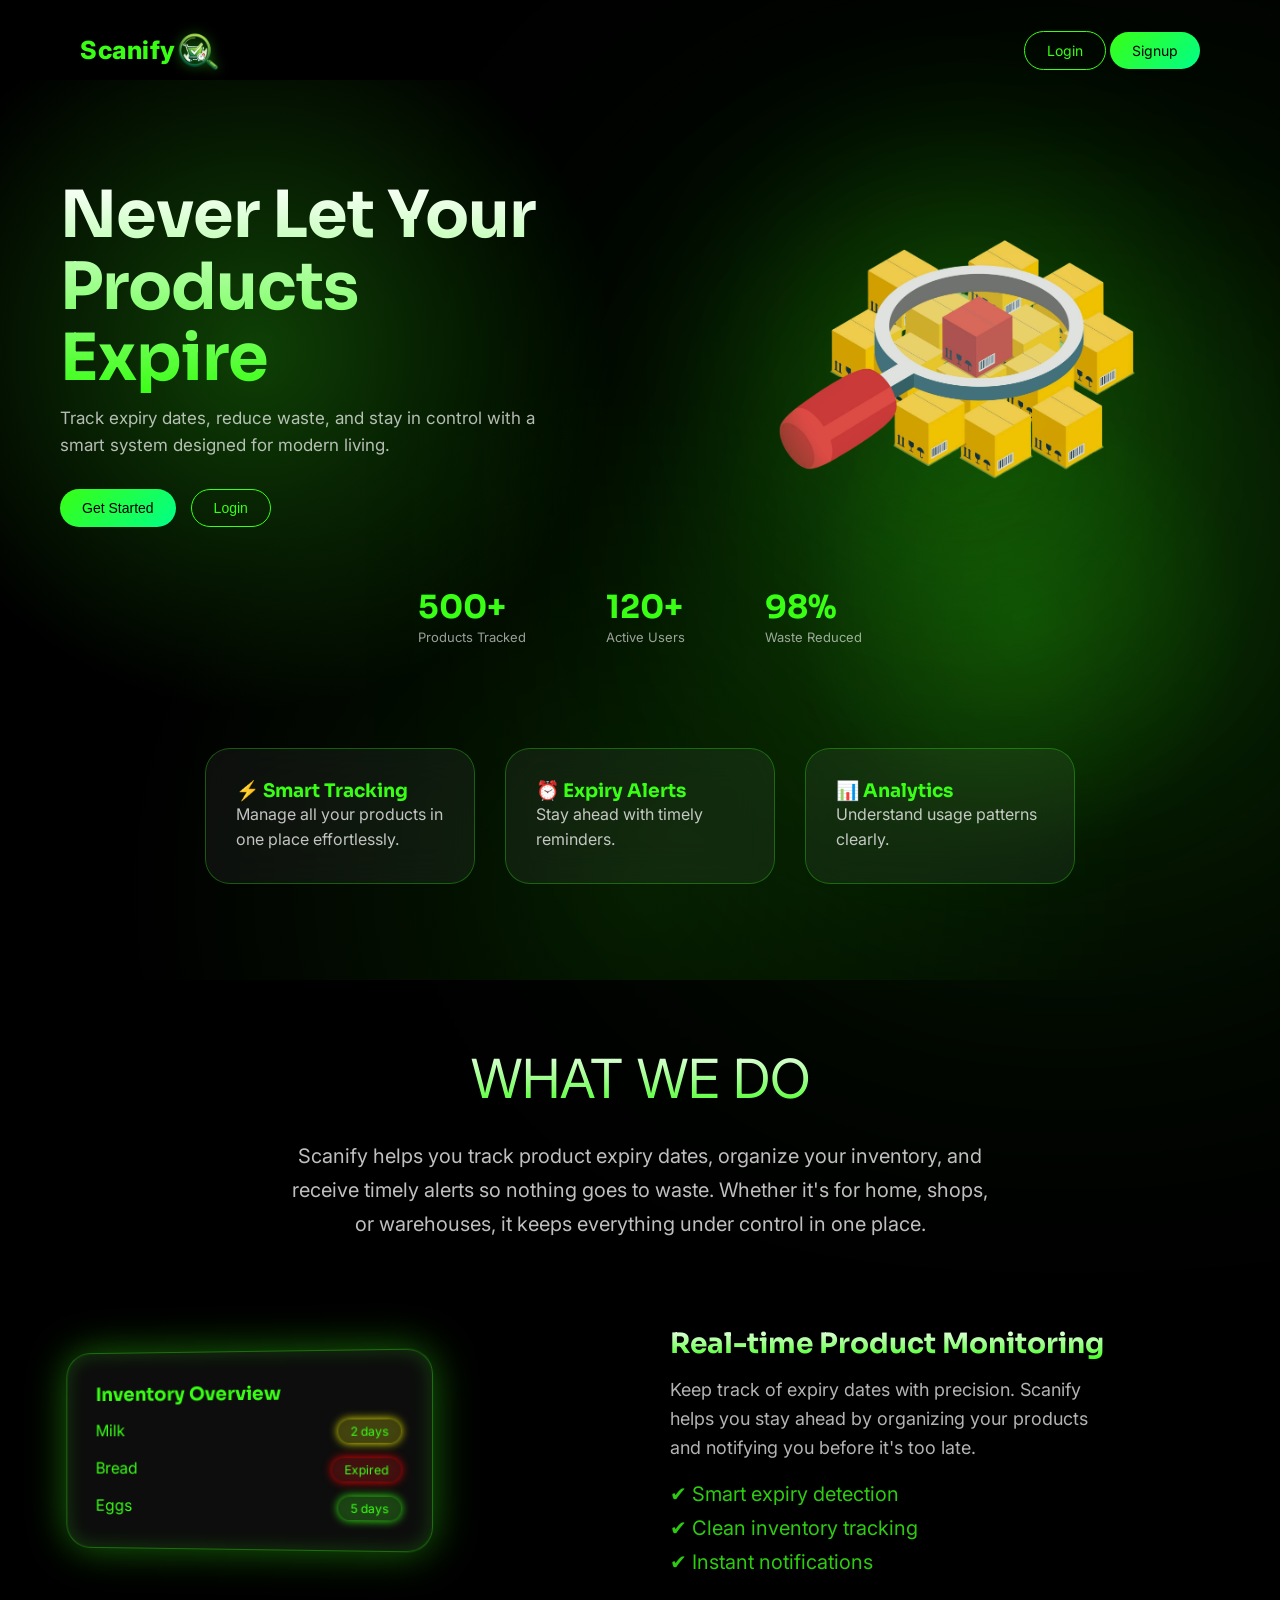
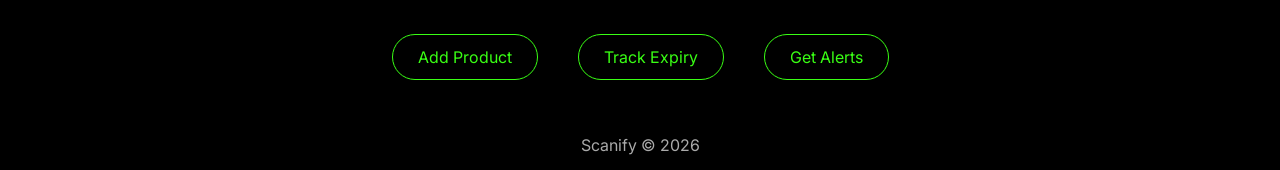
==== index.html @ 0afe27c7 "fixed deployement entry point" ====
<!DOCTYPE html>
<html lang="en">

<head>
    <meta charset="UTF-8">
    <meta name="viewport" content="width=device-width, initial-scale=1.0">
    <title>Scanify</title>
    <link rel="stylesheet" href="home/style.css">
    <link
        href="https://fonts.googleapis.com/css2?family=Inter:wght@300;400;500;600&family=Sora:wght@400;600;700&display=swap"
        rel="stylesheet">
</head>

<body>


    <!-- BACKGROUND -->
    <div class="bg"></div>

    <!-- NAVBAR -->
    <nav class="navbar">
        <div class="logo-container">
            <span class="logo-text">Scanify</span>
            <img src="assets\logo.png" alt="Scanify Logo">
        </div>
        <div class="nav-buttons">
            <a href="User/login.html" class="btn-outline">Login</a>
            <a href="User/signup.html" class="btn-primary">Signup</a>
        </div>
    </nav>

    <!-- HERO -->
    <section class="hero container">

        <div class="hero-left">
            <h1>Never Let Your <br> Products Expire</h1>

            <p>
                Track expiry dates, reduce waste, and stay in control with a smart system designed for modern living.
            </p>

            <div class="hero-buttons">
                <button class="btn-primary" onclick="window.location.href='User/signup.html'">Get Started</button>
                <button class="btn-outline" onclick="window.location.href='User/login.html'">Login</button>
            </div>
        </div>

        <div class="hero-right">
            <div class="image-wrapper">
                <img src="assets/svg.png" alt="Scanify UI">
            </div>
        </div>


    </section>

    <div class="stats">
        <div>
            <h2>500+</h2>
            <p>Products Tracked</p>
        </div>
        <div>
            <h2>120+</h2>
            <p>Active Users</p>
        </div>
        <div>
            <h2>98%</h2>
            <p>Waste Reduced</p>
        </div>
    </div>

    <!-- FEATURES -->
    <section class="features container">

        <div class="card">
            <h3>⚡ Smart Tracking</h3>
            <p>Manage all your products in one place effortlessly.</p>
        </div>

        <div class="card">
            <h3>⏰ Expiry Alerts</h3>
            <p>Stay ahead with timely reminders.</p>
        </div>

        <div class="card">
            <h3>📊 Analytics</h3>
            <p>Understand usage patterns clearly.</p>
        </div>

    </section>

    <!-- STATEMENT -->
    <section class="intro-container">

        <p class="intro-tag">WHAT WE DO</p>

        <p class="intro-desc">
            Scanify helps you track product expiry dates, organize your inventory,
            and receive timely alerts so nothing goes to waste. Whether it's for
            home, shops, or warehouses, it keeps everything under control in one place.
        </p>

    </section>

    <section class="showcase container">

        <!-- LEFT SIDE (GLASS PANEL) -->
        <div class="showcase-left hidden">
            <div class="glass-panel">
                <h3>Inventory Overview</h3>

                <div class="item">
                    <span>Milk</span>
                    <span class="tag yellow">2 days</span>
                </div>

                <div class="item">
                    <span>Bread</span>
                    <span class="tag red">Expired</span>
                </div>

                <div class="item">
                    <span>Eggs</span>
                    <span class="tag green">5 days</span>
                </div>
            </div>
        </div>

        <!-- RIGHT SIDE (EMPTY / TEXT OPTIONAL) -->
        <div class="showcase-right hidden">

            <h3 class="showcase-heading">
                Real-time Product Monitoring
            </h3>

            <p class="showcase-text">
                Keep track of expiry dates with precision. Scanify helps you stay ahead
                by organizing your products and notifying you before it's too late.
            </p>

            <div class="showcase-points">
                <div>✔ Smart expiry detection</div>
                <div>✔ Clean inventory tracking</div>
                <div>✔ Instant notifications</div>
            </div>

        </div>

    </section>



    <!-- STEPS -->
    <section class="steps">
        <div>Add Product</div>
        <div>Track Expiry</div>
        <div>Get Alerts</div>
    </section>

    <footer>
        Scanify © 2026
    </footer>

    <script src="home/app.js"></script>

</body>

</html>
---- home/style.css ----
/* RESET */
* {
    margin: 0;
    padding: 0;
    box-sizing: border-box;
}

body {
    font-family: 'Inter', sans-serif;
    background: black;
    color: #39FF14;
    padding-top: 80px;
    /* font-family: 'Segoe UI', sans-serif; */
    overflow-x: hidden;
}

body::-webkit-scrollbar {
    display: none;
}

h1, h2, h3 {
    font-family: 'Sora', sans-serif;
}

h1 {
    letter-spacing: -1px;
}

p {
    line-height: 1.6;
    color: rgba(255,255,255,0.75);
}

body::after {
    content: "";
    position: fixed;
    width: 100%;
    height: 100%;

    background-image: radial-gradient(#39FF14 1px, transparent 1px);
    background-size: 40px 40px;

    opacity: 0.05;
    z-index: -2;
}

/* BACKGROUND */
.bg {
    position: fixed;
    width: 100%;
    height: 100%;
    background:
        radial-gradient(circle at 20% 30%, rgba(57,255,20,0.25), transparent 30%),
        radial-gradient(circle at 80% 60%, rgba(57,255,20,0.15), transparent 20%),
        radial-gradient(circle at 50% 90%, rgba(57,255,20,0.1), transparent 50%),
        black;
    z-index: -2;
}

body::before {
    content: "";
    position: fixed;
    width: 600px;
    height: 600px;
    background: #39FF14;
    top: 30%;
    left: 60%;
    filter: blur(180px);
    opacity: 0.2;
    z-index: -1;
}

/* CONTAINER */
.container {
    max-width: 1200px;
    margin: auto;
    padding: 100px 20px;
}

/* NAVBAR */
.navbar {
    position: fixed;
    top: 0;
    left: 0;
    width: 100%;

    display: flex;
    justify-content: space-between;
    align-items: center;

    padding: 20px 80px;
    z-index: 1000;

    background: transparent;   
    backdrop-filter: none;    
    border-bottom: none;      

    transition: all 0.3s ease;
}

.navbar.scrolled {
    background: rgba(0, 0, 0, 0.5);

    backdrop-filter: blur(14px);
    -webkit-backdrop-filter: blur(14px);

    border-bottom: 1px solid rgba(57,255,20,0.2);

    box-shadow: 0 0 20px rgba(57,255,20,0.15);
}

/* NAV BUTTON LINKS FIX */
.nav-buttons a {
    padding: 10px 22px;
    border-radius: 30px;
    text-decoration: none;
    font-size: 14px;
    transition: 0.3s;
    display: inline-block;
}

/* Outline */
.btn-outline {
    border: 1px solid #39FF14;
    color: #39FF14;
}

/* Filled */
.btn-primary {
    background: linear-gradient(135deg, #39FF14, #00ff88);
    color: black;
}

/* Hover */
.nav-buttons a:hover {
    transform: translateY(-3px);
    box-shadow: 0 0 20px #39FF14;
}


.logo-text {
    /* margin-left: 1px; */
    font-size: 25px;
    font-weight: 800;

    color: #39FF14;
    letter-spacing: 0.5px;
}

/* LOGO CONTAINER */
.logo-container {
    display: flex;
    align-items: center;

    height: 60px;
}

/* LOGO IMAGE */
.logo-container img {
    height: 42px;
    width: auto;

    object-fit: contain;

    /* clean glow, not overkill */
    filter: drop-shadow(0 0 6px rgba(57,255,20,0.4));

    transition: 0.3s ease;
}

/* HOVER (subtle, not flashy) */
.logo-container img:hover {
    filter: drop-shadow(0 0 12px rgba(57,255,20,0.7));
    transform: scale(1.05);
}

/* BUTTONS */
button {
    padding: 10px 22px;
    border-radius: 30px;
    cursor: pointer;
    transition: 0.3s;
    font-size: 14px;
}

.btn-outline {
    border: 1px solid #39FF14;
    background: transparent;
    color: #39FF14;
}

.btn-primary {
    background: linear-gradient(135deg, #39FF14, #00ff88);
    border: none;
    color: black;
}

.btn-primary:hover {
    transform: scale(1.05);
    box-shadow: 0 0 40px #39FF14;
}

button:hover {
    transform: translateY(-3px);
    box-shadow: 0 0 20px #39FF14;
}

/* HERO */
.hero {
    display: flex;
    align-items: center;
    justify-content: space-between;
    gap: 60px;
    
}

.hero::after {
    content: "";
    position: absolute;

    right: 0;
    top: 0;

    width: 50%;
    height: 100%;

    background: radial-gradient(circle at center,
        rgba(57,255,20,0.15),
        transparent 70%);

    filter: blur(80px);
    z-index: -1;
}

.hero-left {
    max-width: 500px;
}

.hero-left h1 {
    font-size: 65px;
    line-height: 1.1;
    background: linear-gradient(#ffffff, #39FF14);
    -webkit-background-clip: text;
    -webkit-text-fill-color: transparent;
}

.hero-left p {
    color: rgba(255,255,255,0.7);
    font-size: 17px;
    margin-top: 10px;
}

.hero-buttons {
    display: flex;
    gap: 15px;
    margin-top: 30px;
}

.image-wrapper {
    position: relative;

    width: 520px;
    height: 320px;

    display: flex;
    align-items: center;
    justify-content: center;

    /* ❌ REMOVE BOX LOOK */
    border: none;
    background: transparent;
    box-shadow: none;

    overflow: visible; /* important */

    animation: float 6s ease-in-out infinite;
}

/* IMAGE */
.image-wrapper img {
    width: 100%;
    height: 100%;
    object-fit: contain;

    /* 🔥 SOFT BLEND (NO HARD EDGES) */
    -webkit-mask-image: radial-gradient(circle, rgba(0,0,0,1) 55%, rgba(0,0,0,0) 100%);
    mask-image: radial-gradient(circle, rgba(0,0,0,1) 55%, rgba(0,0,0,0) 100%);

    opacity: 0.95;
    transition: 0.4s;
}

/* 🔥 BACKGROUND GLOW (MERGED EFFECT) */
.image-wrapper::before {
    content: "";
    position: absolute;

    width: 500px;
    height: 400px;

    background: radial-gradient(circle, rgba(57,255,20,0.25), transparent 70%);
    
    filter: blur(100px);

    z-index: -1;

    animation: pulse 4s ease-in-out infinite;
}

/* SUBTLE HOVER */
.image-wrapper:hover img {
    transform: scale(1.05);
    opacity: 1;
}

/* FLOAT */
@keyframes float {
    0%,100% { transform: translateY(0); }
    50% { transform: translateY(-15px); }
}

/* PULSE */
@keyframes pulse {
    0%,100% { opacity: 0.3; transform: scale(1); }
    50% { opacity: 0.6; transform: scale(1.2); }
}

.stats {
    display: flex;
    justify-content: center;
    gap: 80px;
    margin-top: -40px;
}

.stats h2 {
    font-size: 32px;
    color: #39FF14;
}

.stats p {
    font-size: 13px;
    color: rgba(255,255,255,0.6);
}

/* FEATURES */
.features {
    display: flex;
    justify-content: center;
    gap: 30px;
}


@keyframes floatMini {
    0%,100% { transform: translateY(0); }
    50% { transform: translateY(-10px); }
}

.card {
    width: 270px;
    padding: 30px;
    border-radius: 25px;

    background: rgba(255,255,255,0.05);
    backdrop-filter: blur(20px);

    border: 1px solid rgba(57,255,20,0.3);

    transition: 0.4s;
}

.card:hover {
    transform: translateY(-12px) scale(1.05);
    box-shadow: 0 0 40px rgba(57,255,20,0.6);
}


/* STATEMENT */
.intro-container{
    text-align: center;
    padding: 60px 20px 40px; 
}


.intro-tag {
    font-size: 54px;
    line-height: 1.3;

    background: linear-gradient(#ffffff, #39FF14);
    -webkit-background-clip: text;
    -webkit-text-fill-color: transparent;
}


.intro-desc {
    max-width: 700px;
    margin: 25px auto;

    color: rgba(255,255,255,0.75);
    font-size: 20px;
    line-height: 1.7;
}

/* SHOWCASE */
.showcase {
    display: flex;
    justify-content: space-between;
    align-items: center;
    gap: 60px;
    padding: 20px 20px;
}

.showcase-heading {
    font-size: 28px;
    margin-bottom: 15px;

    background: linear-gradient(#ffffff, #39FF14);
    -webkit-background-clip: text;
    -webkit-text-fill-color: transparent;
}

.showcase-points {
    margin-top: 20px;
}

.showcase-points div {
    font-size: 20px;
    color: #39FF14;
    margin-top: 10px;
    opacity: 0.8;
}

.showcase-left,
.showcase-right {
    flex: 1;

}

.showcase-text {
    max-width: 420px;
    color: rgba(255,255,255,0.7);
    font-size: 18px;
    line-height: 1.6;
}

/* GLASS PANEL */
.glass-panel {
    width: 370px;
    padding: 30px;
    border-radius: 25px;

    background: rgba(255,255,255,0.05);
    backdrop-filter: blur(25px);

    border: 1px solid rgba(57,255,20,0.4);

    box-shadow:
        0 0 40px rgba(57,255,20,0.4),
        inset 0 0 20px rgba(57,255,20,0.2);

    transform: perspective(1000px) rotateY(-8deg);
    transition: 0.4s;
}

.glass-panel:hover {
    transform: perspective(1000px) rotateY(0deg) scale(1.05);
}

/* ITEMS */
.item {
    display: flex;
    justify-content: space-between;
    margin-top: 15px;
}

/* TAGS */
.tag {
    padding: 4px 12px;
    border-radius: 20px;
    font-size: 12px;
    backdrop-filter: blur(10px);
}

.green {
    background: rgba(57,255,20,0.2);
    box-shadow: 0 0 10px #39FF14;
}

.yellow {
    background: rgba(255,255,0,0.2);
    box-shadow: 0 0 10px yellow;
}

.red {
    background: rgba(255,0,0,0.2);
    box-shadow: 0 0 10px red;
}

/* SCROLL ANIMATION */
.hidden {
    opacity: 0;
    transform: translateY(80px);
    transition: all 1s ease;
}

.show {
    opacity: 1;
    transform: translateY(0);
}

/* STEPS */
.steps {
    display: flex;
    justify-content: center;
    gap: 40px;
    padding-bottom: 40px;
    margin-top: 40px;
}

.steps div {
    padding: 12px 25px;
    border-radius: 30px;
    border: 1px solid #39FF14;
}

/* FOOTER */
footer {
    text-align: center;
    padding: 15px;
    color: #aaa;
}
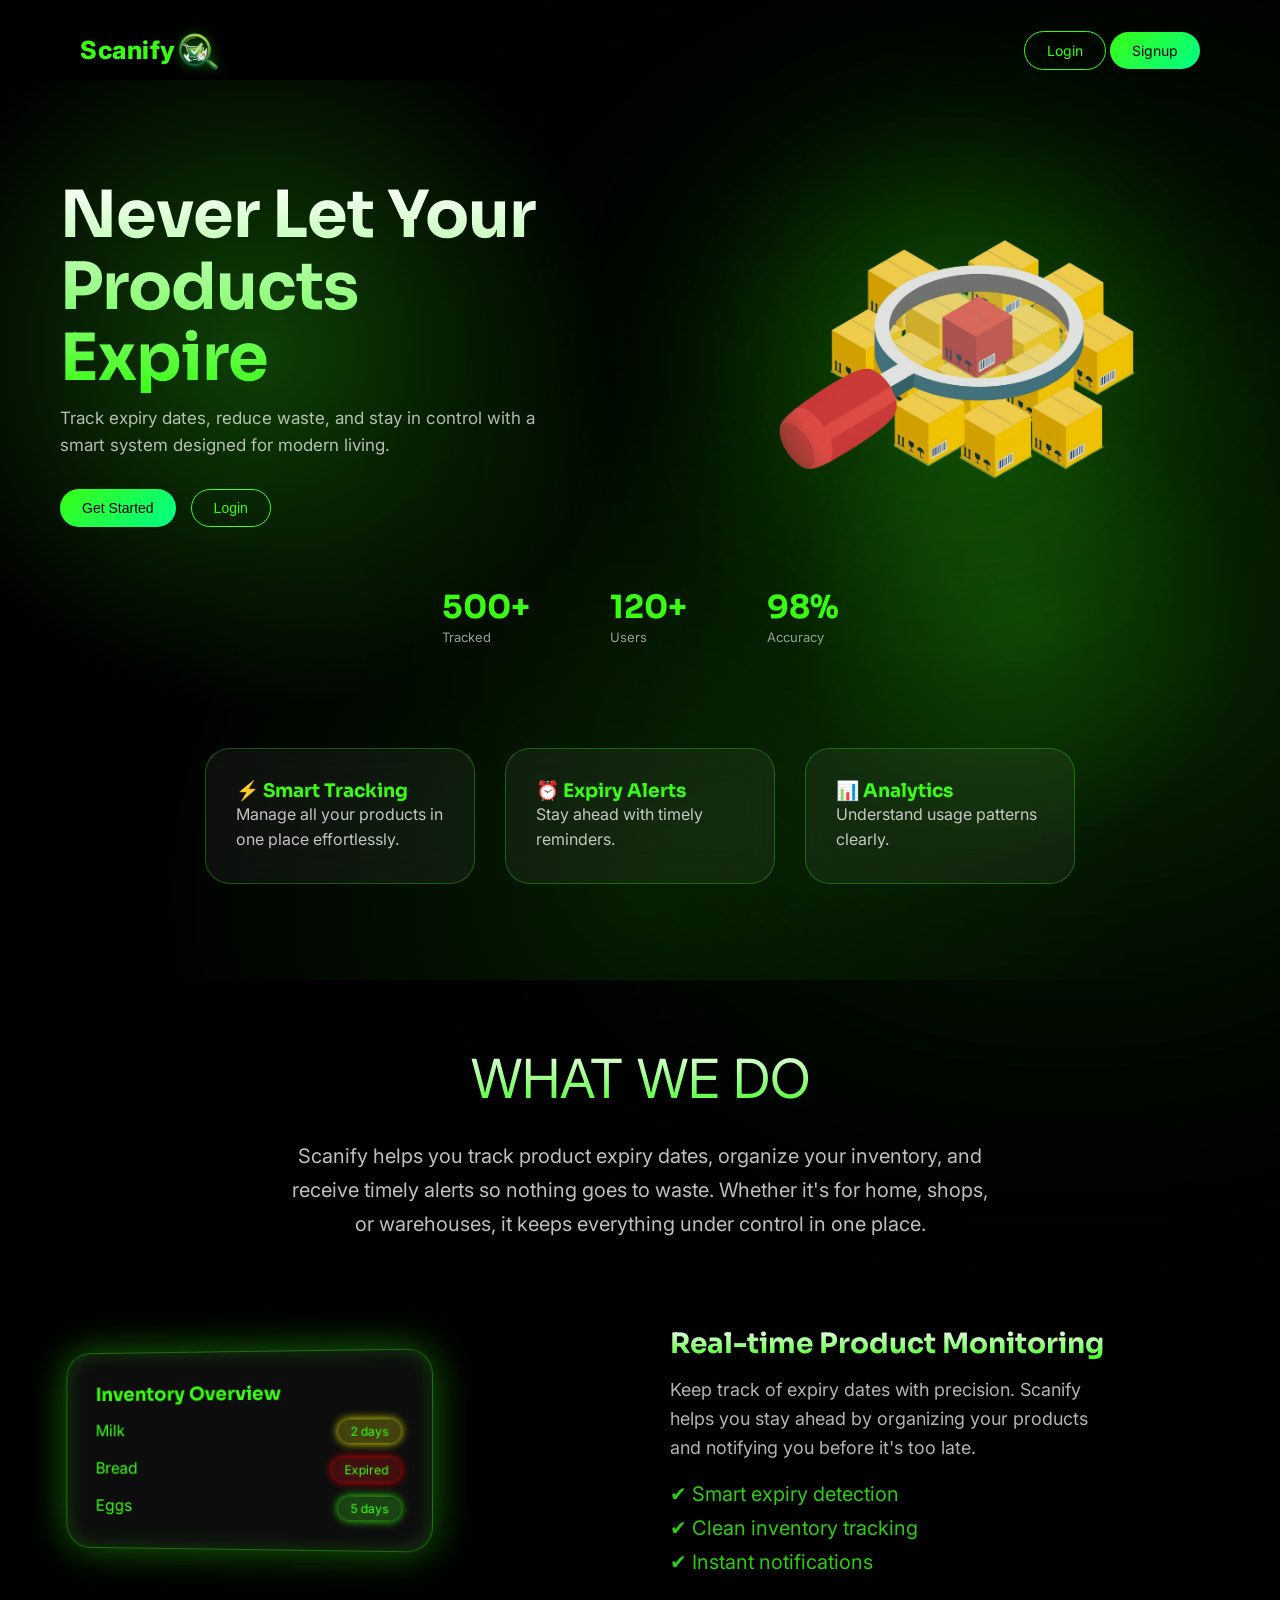
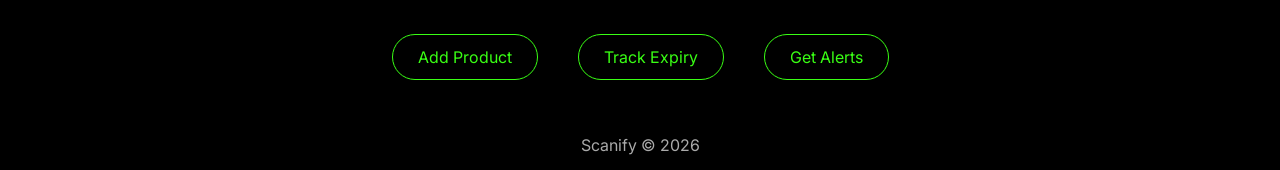
==== commit e0054a77: "Built Responsive Design" ====
--- a/index.html
+++ b/index.html
@@ -19,10 +19,12 @@
 
     <!-- NAVBAR -->
     <nav class="navbar">
+
         <div class="logo-container">
             <span class="logo-text">Scanify</span>
             <img src="assets\logo.png" alt="Scanify Logo">
         </div>
+
         <div class="nav-buttons">
             <a href="User/login.html" class="btn-outline">Login</a>
             <a href="User/signup.html" class="btn-primary">Signup</a>
@@ -33,7 +35,12 @@
     <section class="hero container">
 
         <div class="hero-left">
-            <h1>Never Let Your <br> Products Expire</h1>
+
+            <h1 class="hero-heading">
+                <span class="line1">Never Let Your</span>
+                <span class="line2">Products</span>
+                <span class="line3">Expire</span>
+            </h1>
 
             <p>
                 Track expiry dates, reduce waste, and stay in control with a smart system designed for modern living.
@@ -41,6 +48,8 @@
 
             <div class="hero-buttons">
                 <button class="btn-primary" onclick="window.location.href='User/signup.html'">Get Started</button>
+
+                <!-- <button onclick="alert('clicked')">Get Started</button> -->
                 <button class="btn-outline" onclick="window.location.href='User/login.html'">Login</button>
             </div>
         </div>
@@ -57,15 +66,15 @@
     <div class="stats">
         <div>
             <h2>500+</h2>
-            <p>Products Tracked</p>
+            <p>Tracked</p>
         </div>
         <div>
             <h2>120+</h2>
-            <p>Active Users</p>
+            <p>Users</p>
         </div>
         <div>
             <h2>98%</h2>
-            <p>Waste Reduced</p>
+            <p>Accuracy</p>
         </div>
     </div>
 
--- a/home/style.css
+++ b/home/style.css
@@ -12,6 +12,7 @@
     padding-top: 80px;
     /* font-family: 'Segoe UI', sans-serif; */
     overflow-x: hidden;
+
 }
 
 body::-webkit-scrollbar {
@@ -42,6 +43,7 @@
 
     opacity: 0.05;
     z-index: -2;
+    pointer-events: none;
 }
 
 /* BACKGROUND */
@@ -55,6 +57,7 @@
         radial-gradient(circle at 50% 90%, rgba(57,255,20,0.1), transparent 50%),
         black;
     z-index: -2;
+    pointer-events: none;
 }
 
 body::before {
@@ -67,7 +70,23 @@
     left: 60%;
     filter: blur(180px);
     opacity: 0.2;
-    z-index: -1;
+    /* z-index: -1; */
+    /* pointer-events: none; */
+}
+/* Disable all background click blocking */
+/* .bg,
+body::before,
+body::after,
+.hero::after {
+    pointer-events: none;
+} */
+
+.hero,
+.navbar,
+.hero-left,
+.hero-buttons {
+    position: relative;
+    z-index: 5;
 }
 
 /* CONTAINER */
@@ -244,6 +263,13 @@
     -webkit-text-fill-color: transparent;
 }
 
+
+/* GREEN PART */
+.highlight {
+    color: #39FF14;
+    display: block; /* forces new line like your design */
+}
+
 .hero-left p {
     color: rgba(255,255,255,0.7);
     font-size: 17px;
@@ -527,4 +553,194 @@
     text-align: center;
     padding: 15px;
     color: #aaa;
+}
+
+
+@media (max-width: 768px) {
+    /* Fix Body Padding */
+    body{
+        padding-top: 60px; /* Reduced for mobile */
+    }
+
+    /* Navbar Fix: Prevents logo doubling/overlapping */
+    .navbar {
+        padding: 10px 20px;
+        justify-content: center;
+    }
+
+    .nav-buttons {
+        display: none; /* Hide desktop buttons by default on mobile */
+        position: sticky;
+        top: 0;
+        right: 0;
+        height: 100vh;
+        width: 70%;
+        background: rgba(0, 0, 0, 0.95);
+        flex-direction: column;
+        justify-content: center;
+
+        gap: 20px;
+        z-index: 1000;
+        backdrop-filter: blur(20px);
+        transition: 0.3s ease;
+    }
+
+    .nav-buttons.active {
+        display: flex;
+    }
+
+    .hero {
+        flex-direction: column;
+        padding: 40px 20px;
+        text-align: left;
+        gap: 30px;
+    }
+
+    .hero-left {
+        max-width: 100%;
+    }
+
+
+.line1 {
+    display: block;
+    font-size: 49px;
+    font-weight: 600;
+}
+
+.line2 {
+    display: block;
+    font-size: 44px;
+    font-weight: 600;
+}
+
+.line3 {
+    display: block;
+    font-size: 40px;
+    font-weight: 700;
+}
+
+
+
+    .hero-left p {
+        font-size: 15px;
+        padding: 0 10px;
+    }
+
+    .hero-buttons {
+        flex-direction: column;
+        width: 100%;
+        padding: 0 20px;
+    }
+
+    .hero-buttons button {
+        width: 100%;
+        margin: 5px 0;
+    }
+
+    /* Image wrapper scaling */
+    .image-wrapper {
+        width: 90%;
+        height: auto;
+        margin: 0 auto;
+    }
+
+    .image-wrapper img {
+        max-width: 280px; /* Limits size to keep it sharp */
+    }
+
+ .stats {
+        display: flex;
+        flex-direction: row; /* Forces them onto one line */
+        justify-content: space-around; /* Spreads them evenly */
+        align-items: center;
+        width: 100%;
+        padding: 20px 10px;
+        gap: 5px; /* Small gap to prevent crowding */
+    }
+
+    .stat-item {
+        text-align: center;
+        flex: 1; /* Gives each stat equal space */
+    }
+
+    /* Scaling the numbers so they fit on small screens */
+    .stat-item h2 {
+        font-size: 24px; /* Adjust this until it looks crisp on your phone */
+        margin: 0;
+        color: #39FF14;
+    }
+
+    .stat-item p {
+        font-size: 10px; /* Small labels to keep the focus on the numbers */
+        text-transform: uppercase;
+        margin: 0;
+    }
+    /* Features/Cards: Full width with padding */
+    .features {
+        flex-direction: column;
+        align-items: center;
+        gap: 20px;
+        padding: 20px;
+    }
+
+    .card {
+        width: 100%;
+        max-width: 320px;
+    }
+
+    /* Statement Section */
+    .intro-tag {
+        font-size: 32px;
+    }
+
+    .intro-desc {
+        font-size: 16px;
+        padding: 0 15px;
+    }
+    /* --- SHOWCASE SECTION FIX --- */
+    .showcase {
+        flex-direction: column;
+        padding: 40px 20px;
+        gap: 30px;
+    }
+
+    .glass-panel {
+        width: 100%; /* Spans container width */
+        max-width: 350px; /* Keeps it from getting too wide */
+        margin: 0 auto;
+        transform: none !important; /* Remove 3D tilt for mobile legibility */
+        padding: 20px;
+    }
+
+    .showcase-right {
+        text-align: center;
+    }
+
+    .showcase-heading {
+        font-size: 24px;
+        margin-top: 60px;
+    }
+
+    .showcase-points {
+        display: flex;
+        flex-direction: column;
+        align-items: center;
+        gap: 10px;
+    }
+
+    /* --- STEPS SECTION (BUTTONS) FIX --- */
+    .steps {
+        flex-direction: column; /* Stacks buttons to prevent overlap */
+        align-items: center;
+        gap: 15px;
+        padding: 20px;
+    }
+
+    .steps div {
+        width: 100%; /* Buttons take full width */
+        max-width: 280px;
+        text-align: center;
+        padding: 15px;
+        font-size: 16px;
+    }
 }
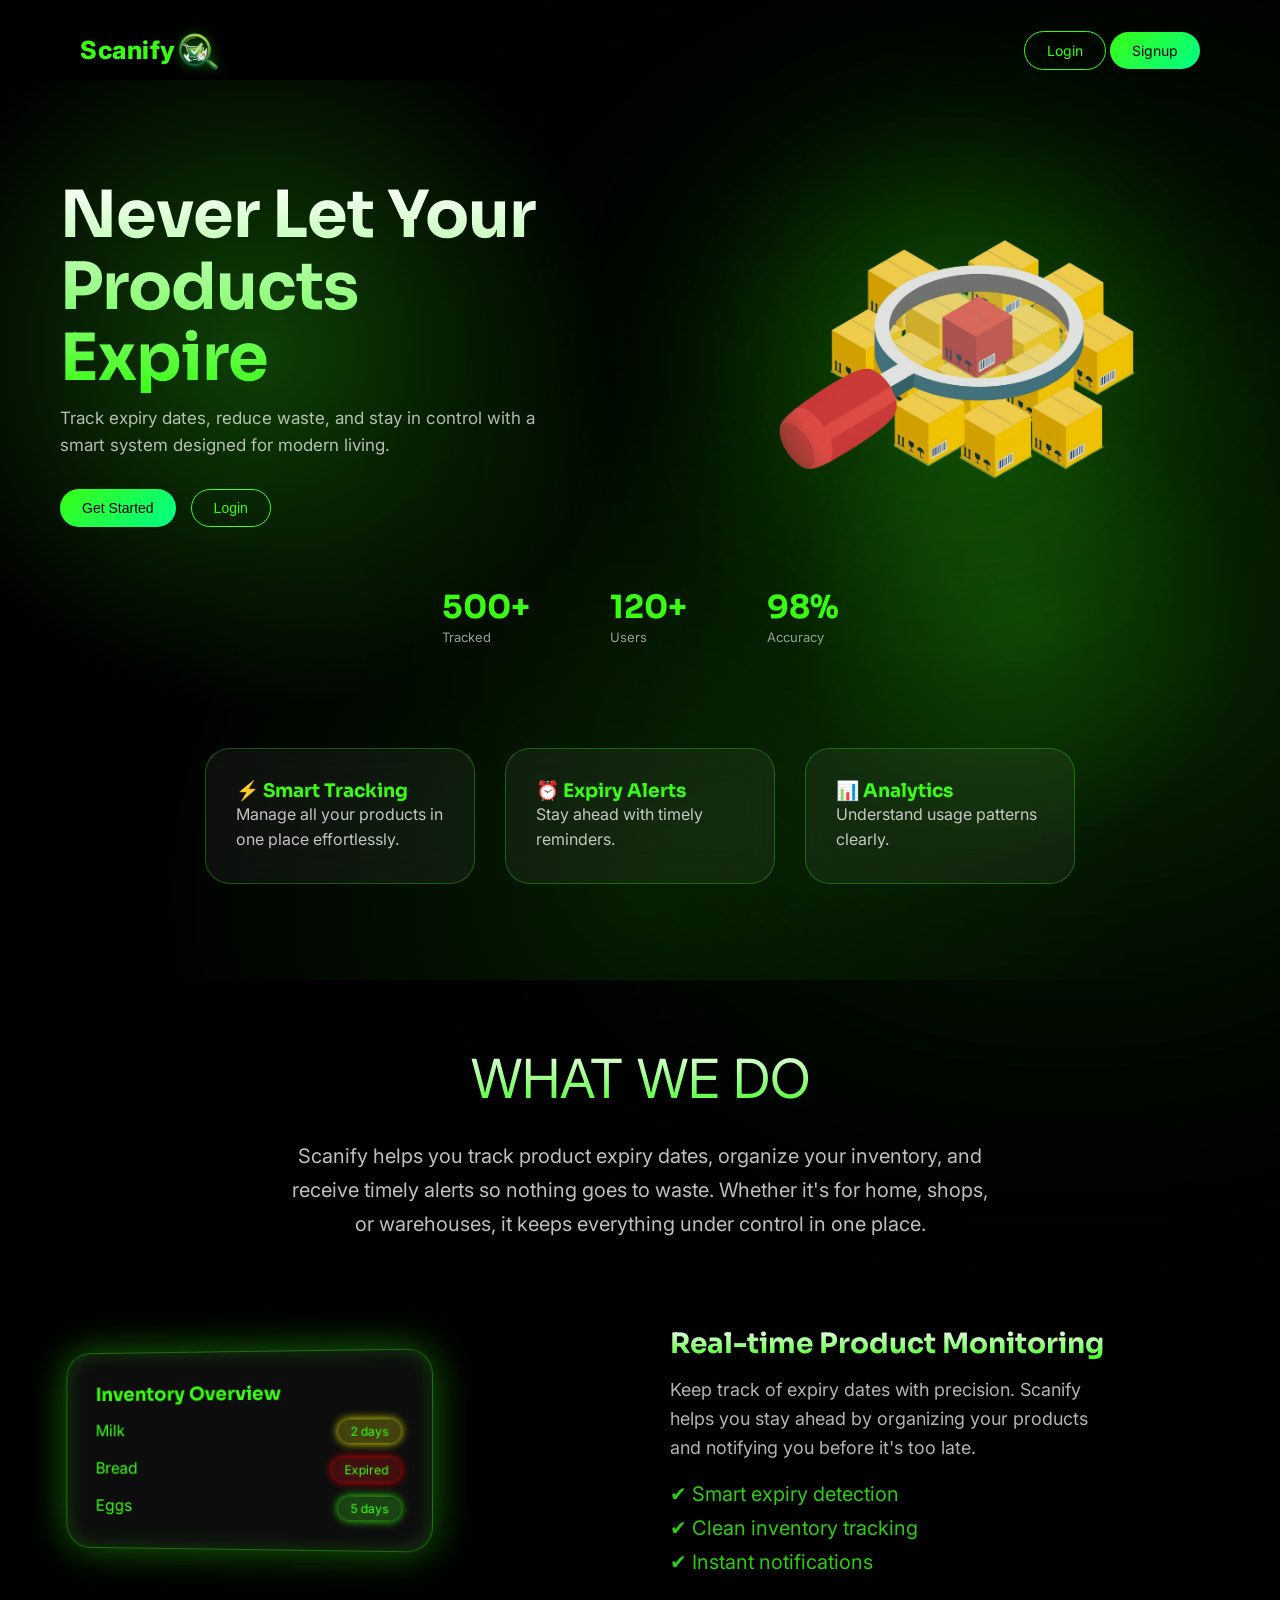
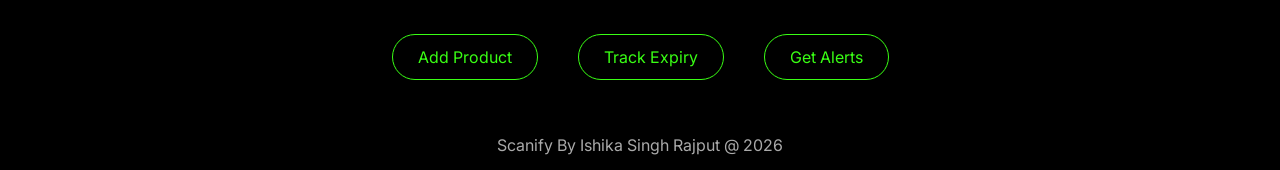
==== commit 6fcb1a93: "Enhanced Responsiveness" ====
--- a/index.html
+++ b/index.html
@@ -167,7 +167,7 @@
     </section>
 
     <footer>
-        Scanify © 2026
+        Scanify By Ishika Singh Rajput @ 2026
     </footer>
 
     <script src="home/app.js"></script>
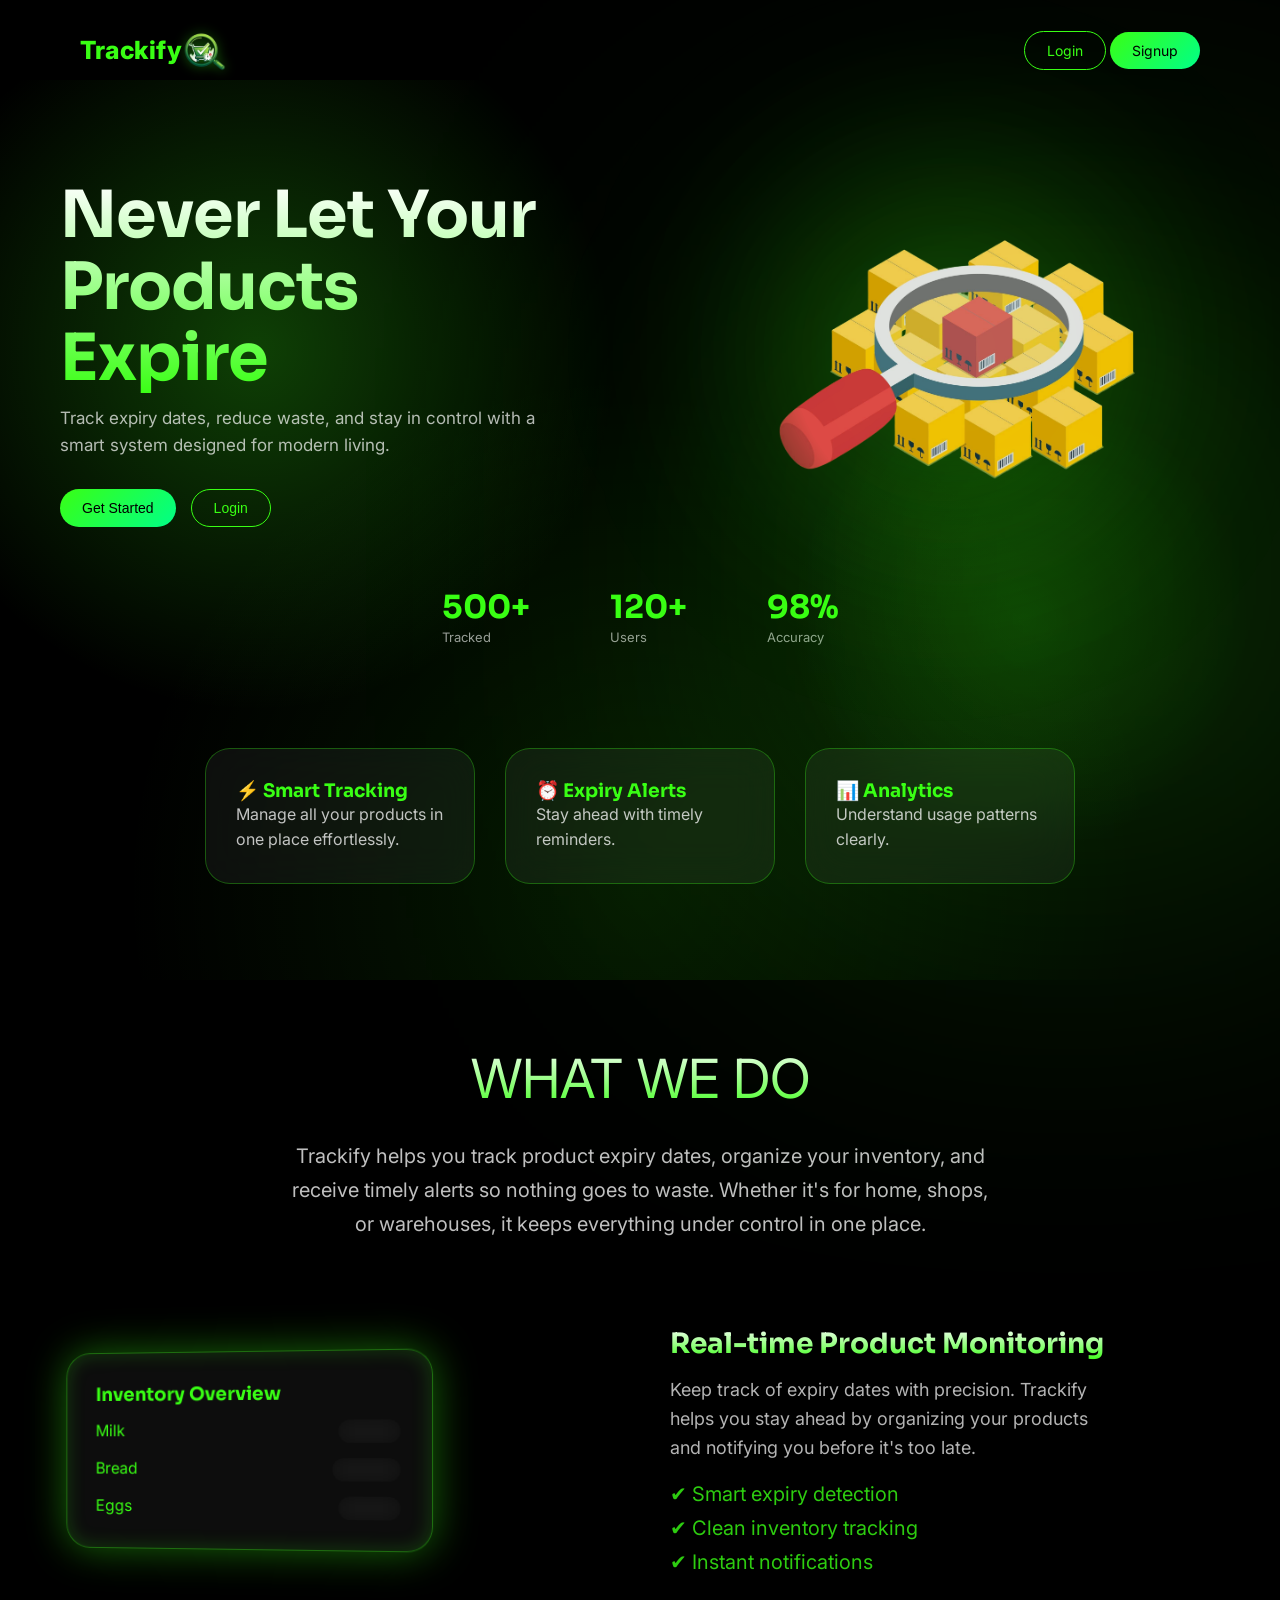
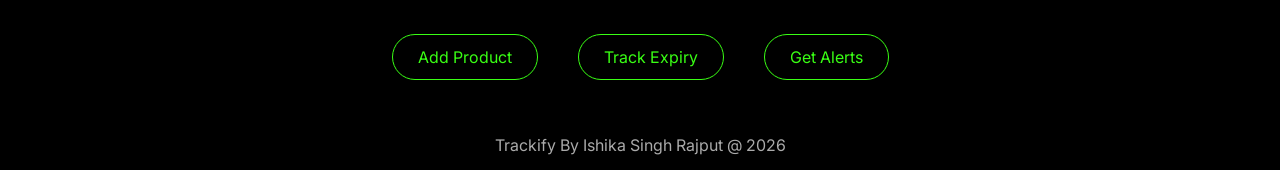
==== commit 4003e711: "Enhanced UI" ====
--- a/index.html
+++ b/index.html
@@ -4,7 +4,7 @@
 <head>
     <meta charset="UTF-8">
     <meta name="viewport" content="width=device-width, initial-scale=1.0">
-    <title>Scanify</title>
+    <title>Trackify</title>
     <link rel="stylesheet" href="home/style.css">
     <link
         href="https://fonts.googleapis.com/css2?family=Inter:wght@300;400;500;600&family=Sora:wght@400;600;700&display=swap"
@@ -21,7 +21,7 @@
     <nav class="navbar">
 
         <div class="logo-container">
-            <span class="logo-text">Scanify</span>
+            <span class="logo-text">Trackify</span>
             <img src="assets\logo.png" alt="Scanify Logo">
         </div>
 
@@ -49,14 +49,13 @@
             <div class="hero-buttons">
                 <button class="btn-primary" onclick="window.location.href='User/signup.html'">Get Started</button>
 
-                <!-- <button onclick="alert('clicked')">Get Started</button> -->
                 <button class="btn-outline" onclick="window.location.href='User/login.html'">Login</button>
             </div>
         </div>
 
         <div class="hero-right">
             <div class="image-wrapper">
-                <img src="assets/svg.png" alt="Scanify UI">
+                <img src="assets/svg.png" alt="Trackify UI">
             </div>
         </div>
 
@@ -104,7 +103,7 @@
         <p class="intro-tag">WHAT WE DO</p>
 
         <p class="intro-desc">
-            Scanify helps you track product expiry dates, organize your inventory,
+            Trackify helps you track product expiry dates, organize your inventory,
             and receive timely alerts so nothing goes to waste. Whether it's for
             home, shops, or warehouses, it keeps everything under control in one place.
         </p>
@@ -143,7 +142,7 @@
             </h3>
 
             <p class="showcase-text">
-                Keep track of expiry dates with precision. Scanify helps you stay ahead
+                Keep track of expiry dates with precision. Trackify helps you stay ahead
                 by organizing your products and notifying you before it's too late.
             </p>
 
@@ -167,7 +166,7 @@
     </section>
 
     <footer>
-        Scanify By Ishika Singh Rajput @ 2026
+        Trackify By Ishika Singh Rajput @ 2026
     </footer>
 
     <script src="home/app.js"></script>
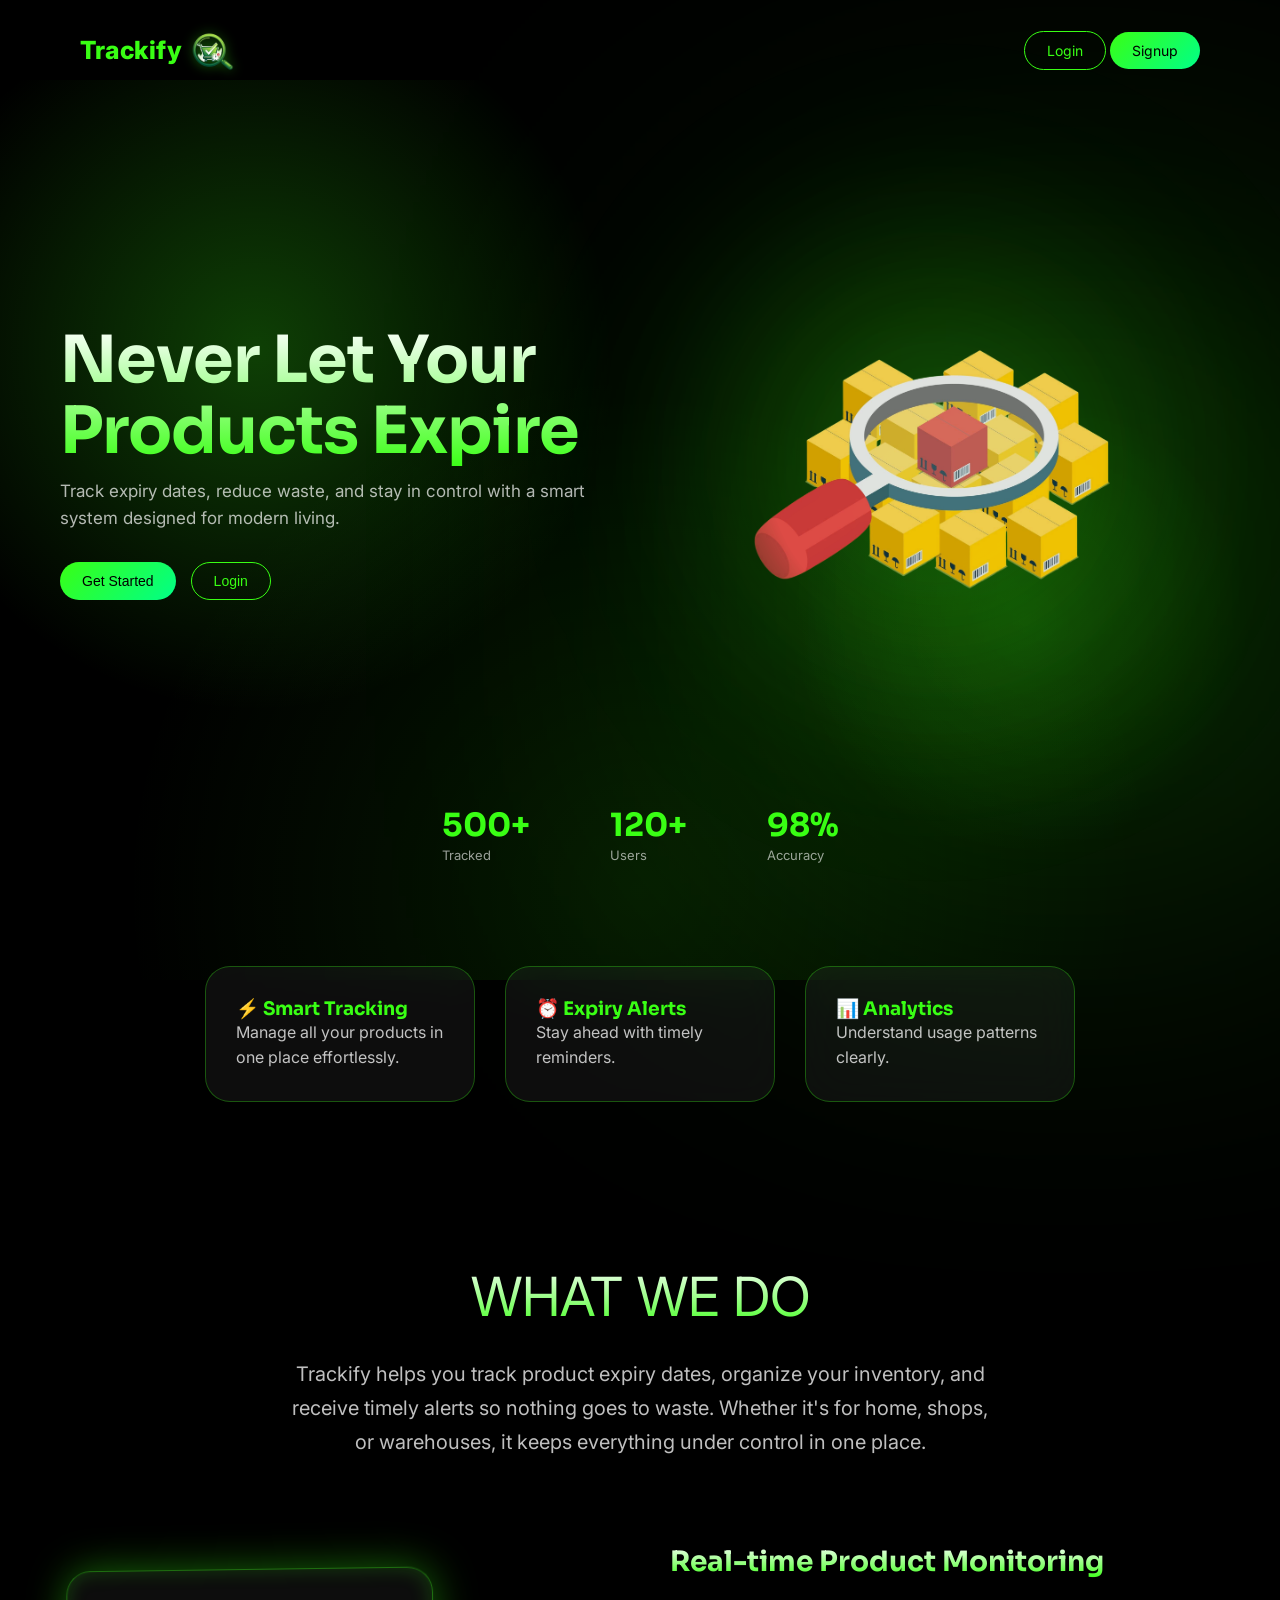
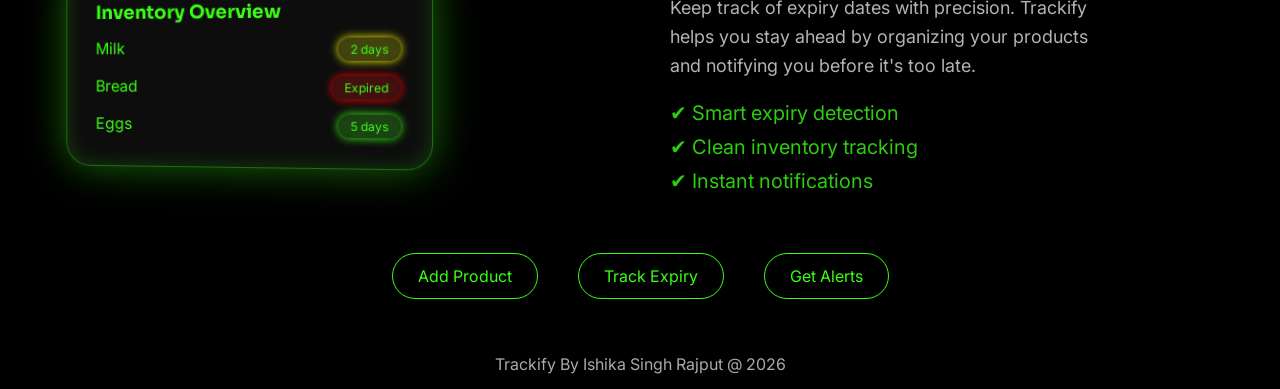
==== commit c9a1e38a: "Final Change" ====
--- a/index.html
+++ b/index.html
@@ -156,8 +156,6 @@
 
     </section>
 
-
-
     <!-- STEPS -->
     <section class="steps">
         <div>Add Product</div>
--- a/home/style.css
+++ b/home/style.css
@@ -1,52 +1,76 @@
-/* RESET */
+/* =========================================
+   RESET
+========================================= */
 * {
     margin: 0;
     padding: 0;
     box-sizing: border-box;
 }
 
+/* =========================================
+   BODY
+========================================= */
 body {
     font-family: 'Inter', sans-serif;
     background: black;
     color: #39FF14;
     padding-top: 80px;
-    /* font-family: 'Segoe UI', sans-serif; */
     overflow-x: hidden;
-
+    width: 100%;
 }
 
 body::-webkit-scrollbar {
     display: none;
 }
 
-h1, h2, h3 {
-    font-family: 'Sora', sans-serif;
-}
-
-h1 {
-    letter-spacing: -1px;
-}
-
-p {
-    line-height: 1.6;
-    color: rgba(255,255,255,0.75);
-}
-
+body::before,
 body::after {
     content: "";
     position: fixed;
+    pointer-events: none;
+}
+
+body::after {
     width: 100%;
     height: 100%;
-
     background-image: radial-gradient(#39FF14 1px, transparent 1px);
     background-size: 40px 40px;
-
     opacity: 0.05;
     z-index: -2;
-    pointer-events: none;
-}
-
-/* BACKGROUND */
+}
+
+body::before {
+    width: 600px;
+    height: 600px;
+    background: #39FF14;
+    top: 30%;
+    left: 60%;
+    filter: blur(180px);
+    opacity: 0.2;
+    z-index: -1;
+}
+
+/* =========================================
+   TYPOGRAPHY
+========================================= */
+h1,
+h2,
+h3 {
+    font-family: 'Sora', sans-serif;
+}
+
+h1 {
+    letter-spacing: -1px;
+}
+
+p {
+    line-height: 1.6;
+    color: rgba(255, 255, 255, 0.75);
+}
+
+/* =========================================
+   BACKGROUND
+========================================= */
 .bg {
     position: fixed;
     width: 100%;
@@ -60,26 +84,15 @@
     pointer-events: none;
 }
 
-body::before {
-    content: "";
-    position: fixed;
-    width: 600px;
-    height: 600px;
-    background: #39FF14;
-    top: 30%;
-    left: 60%;
-    filter: blur(180px);
-    opacity: 0.2;
-    /* z-index: -1; */
-    /* pointer-events: none; */
-}
-/* Disable all background click blocking */
-/* .bg,
-body::before,
-body::after,
-.hero::after {
-    pointer-events: none;
-} */
+/* =========================================
+   COMMON LAYOUT
+========================================= */
+.container {
+    width: 100%;
+    max-width: 1200px;
+    margin: auto;
+    padding: 100px 20px;
+}
 
 .hero,
 .navbar,
@@ -89,14 +102,9 @@
     z-index: 5;
 }
 
-/* CONTAINER */
-.container {
-    max-width: 1200px;
-    margin: auto;
-    padding: 100px 20px;
-}
-
-/* NAVBAR */
+/* =========================================
+   NAVBAR
+========================================= */
 .navbar {
     position: fixed;
     top: 0;
@@ -108,98 +116,61 @@
     align-items: center;
 
     padding: 20px 80px;
+
+    background: transparent;
+    transition: all 0.3s ease;
+
     z-index: 1000;
-
-    background: transparent;   
-    backdrop-filter: none;    
-    border-bottom: none;      
-
-    transition: all 0.3s ease;
 }
 
 .navbar.scrolled {
     background: rgba(0, 0, 0, 0.5);
-
     backdrop-filter: blur(14px);
     -webkit-backdrop-filter: blur(14px);
 
     border-bottom: 1px solid rgba(57,255,20,0.2);
-
     box-shadow: 0 0 20px rgba(57,255,20,0.15);
 }
 
-/* NAV BUTTON LINKS FIX */
-.nav-buttons a {
-    padding: 10px 22px;
-    border-radius: 30px;
-    text-decoration: none;
-    font-size: 14px;
-    transition: 0.3s;
-    display: inline-block;
-}
-
-/* Outline */
-.btn-outline {
-    border: 1px solid #39FF14;
-    color: #39FF14;
-}
-
-/* Filled */
-.btn-primary {
-    background: linear-gradient(135deg, #39FF14, #00ff88);
-    color: black;
-}
-
-/* Hover */
-.nav-buttons a:hover {
-    transform: translateY(-3px);
-    box-shadow: 0 0 20px #39FF14;
-}
-
+/* =========================================
+   LOGO
+========================================= */
+.logo-container {
+    display: flex;
+    align-items: center;
+    gap: 8px;
+    height: 60px;
+}
 
 .logo-text {
-    /* margin-left: 1px; */
     font-size: 25px;
     font-weight: 800;
-
     color: #39FF14;
     letter-spacing: 0.5px;
 }
 
-/* LOGO CONTAINER */
-.logo-container {
-    display: flex;
-    align-items: center;
-
-    height: 60px;
-}
-
-/* LOGO IMAGE */
 .logo-container img {
     height: 42px;
     width: auto;
-
     object-fit: contain;
 
-    /* clean glow, not overkill */
     filter: drop-shadow(0 0 6px rgba(57,255,20,0.4));
-
     transition: 0.3s ease;
 }
 
-/* HOVER (subtle, not flashy) */
-.logo-container img:hover {
-    filter: drop-shadow(0 0 12px rgba(57,255,20,0.7));
-    transform: scale(1.05);
-}
-
-/* BUTTONS */
-button {
+
+/* =========================================
+   BUTTONS
+========================================= */
+button,
+.nav-buttons a {
     padding: 10px 22px;
     border-radius: 30px;
     cursor: pointer;
     transition: 0.3s;
     font-size: 14px;
+    text-decoration: none;
+    display: inline-block;
 }
 
 .btn-outline {
@@ -214,23 +185,26 @@
     color: black;
 }
 
+button:hover,
+.nav-buttons a:hover {
+    transform: translateY(-3px);
+    box-shadow: 0 0 20px #39FF14;
+}
+
 .btn-primary:hover {
     transform: scale(1.05);
     box-shadow: 0 0 40px #39FF14;
 }
 
-button:hover {
-    transform: translateY(-3px);
-    box-shadow: 0 0 20px #39FF14;
-}
-
-/* HERO */
+/* =========================================
+   HERO SECTION
+========================================= */
 .hero {
     display: flex;
     align-items: center;
     justify-content: space-between;
-    gap: 60px;
-    
+    gap: 40px;
+    min-height: 85vh;
 }
 
 .hero::after {
@@ -243,37 +217,46 @@
     width: 50%;
     height: 100%;
 
-    background: radial-gradient(circle at center,
+    background: radial-gradient(
+        circle at center,
         rgba(57,255,20,0.15),
-        transparent 70%);
+        transparent 70%
+    );
 
     filter: blur(80px);
     z-index: -1;
 }
 
 .hero-left {
-    max-width: 500px;
+    flex: 1;
+    max-width: 550px;
+}
+
+.hero-right {
+    flex: 1;
+    display: flex;
+    justify-content: center;
+    align-items: center;
 }
 
 .hero-left h1 {
     font-size: 65px;
     line-height: 1.1;
+
     background: linear-gradient(#ffffff, #39FF14);
     -webkit-background-clip: text;
     -webkit-text-fill-color: transparent;
 }
 
-
-/* GREEN PART */
 .highlight {
     color: #39FF14;
-    display: block; /* forces new line like your design */
+    display: block;
 }
 
 .hero-left p {
-    color: rgba(255,255,255,0.7);
     font-size: 17px;
     margin-top: 10px;
+    color: rgba(255,255,255,0.7);
 }
 
 .hero-buttons {
@@ -282,41 +265,42 @@
     margin-top: 30px;
 }
 
+/* =========================================
+   HERO IMAGE
+========================================= */
 .image-wrapper {
     position: relative;
 
-    width: 520px;
+    width: 100%;
+    max-width: 520px;
     height: 320px;
 
     display: flex;
     align-items: center;
     justify-content: center;
 
-    /* ❌ REMOVE BOX LOOK */
-    border: none;
-    background: transparent;
-    box-shadow: none;
-
-    overflow: visible; /* important */
+    overflow: visible;
 
     animation: float 6s ease-in-out infinite;
 }
 
-/* IMAGE */
 .image-wrapper img {
     width: 100%;
     height: 100%;
     object-fit: contain;
 
-    /* 🔥 SOFT BLEND (NO HARD EDGES) */
-    -webkit-mask-image: radial-gradient(circle, rgba(0,0,0,1) 55%, rgba(0,0,0,0) 100%);
-    mask-image: radial-gradient(circle, rgba(0,0,0,1) 55%, rgba(0,0,0,0) 100%);
+    -webkit-mask-image: radial-gradient(circle,
+        rgba(0,0,0,1) 55%,
+        rgba(0,0,0,0) 100%);
+
+    mask-image: radial-gradient(circle,
+        rgba(0,0,0,1) 55%,
+        rgba(0,0,0,0) 100%);
 
     opacity: 0.95;
     transition: 0.4s;
 }
 
-/* 🔥 BACKGROUND GLOW (MERGED EFFECT) */
 .image-wrapper::before {
     content: "";
     position: absolute;
@@ -324,33 +308,51 @@
     width: 500px;
     height: 400px;
 
-    background: radial-gradient(circle, rgba(57,255,20,0.25), transparent 70%);
-    
+    background: radial-gradient(
+        circle,
+        rgba(57,255,20,0.25),
+        transparent 70%
+    );
+
     filter: blur(100px);
-
     z-index: -1;
 
     animation: pulse 4s ease-in-out infinite;
 }
 
-/* SUBTLE HOVER */
 .image-wrapper:hover img {
     transform: scale(1.05);
     opacity: 1;
 }
 
-/* FLOAT */
+/* =========================================
+   ANIMATIONS
+========================================= */
 @keyframes float {
-    0%,100% { transform: translateY(0); }
-    50% { transform: translateY(-15px); }
-}
-
-/* PULSE */
+    0%,100% {
+        transform: translateY(0);
+    }
+
+    50% {
+        transform: translateY(-15px);
+    }
+}
+
 @keyframes pulse {
-    0%,100% { opacity: 0.3; transform: scale(1); }
-    50% { opacity: 0.6; transform: scale(1.2); }
-}
-
+    0%,100% {
+        opacity: 0.3;
+        transform: scale(1);
+    }
+
+    50% {
+        opacity: 0.6;
+        transform: scale(1.2);
+    }
+}
+
+/* =========================================
+   STATS
+========================================= */
 .stats {
     display: flex;
     justify-content: center;
@@ -368,17 +370,13 @@
     color: rgba(255,255,255,0.6);
 }
 
-/* FEATURES */
+/* =========================================
+   FEATURES
+========================================= */
 .features {
     display: flex;
     justify-content: center;
     gap: 30px;
-}
-
-
-@keyframes floatMini {
-    0%,100% { transform: translateY(0); }
-    50% { transform: translateY(-10px); }
 }
 
 .card {
@@ -399,13 +397,13 @@
     box-shadow: 0 0 40px rgba(57,255,20,0.6);
 }
 
-
-/* STATEMENT */
-.intro-container{
+/* =========================================
+   INTRO
+========================================= */
+.intro-container {
     text-align: center;
-    padding: 60px 20px 40px; 
-}
-
+    padding: 60px 20px 40px;
+}
 
 .intro-tag {
     font-size: 54px;
@@ -416,23 +414,31 @@
     -webkit-text-fill-color: transparent;
 }
 
-
 .intro-desc {
     max-width: 700px;
     margin: 25px auto;
 
-    color: rgba(255,255,255,0.75);
     font-size: 20px;
     line-height: 1.7;
-}
-
-/* SHOWCASE */
+
+    color: rgba(255,255,255,0.75);
+}
+
+/* =========================================
+   SHOWCASE
+========================================= */
 .showcase {
     display: flex;
     justify-content: space-between;
     align-items: center;
+
     gap: 60px;
-    padding: 20px 20px;
+    padding: 20px;
+}
+
+.showcase-left,
+.showcase-right {
+    flex: 1;
 }
 
 .showcase-heading {
@@ -444,31 +450,28 @@
     -webkit-text-fill-color: transparent;
 }
 
+.showcase-text {
+    max-width: 420px;
+    font-size: 18px;
+    line-height: 1.6;
+
+    color: rgba(255,255,255,0.7);
+}
+
 .showcase-points {
     margin-top: 20px;
 }
 
 .showcase-points div {
+    margin-top: 10px;
     font-size: 20px;
     color: #39FF14;
-    margin-top: 10px;
     opacity: 0.8;
 }
 
-.showcase-left,
-.showcase-right {
-    flex: 1;
-
-}
-
-.showcase-text {
-    max-width: 420px;
-    color: rgba(255,255,255,0.7);
-    font-size: 18px;
-    line-height: 1.6;
-}
-
-/* GLASS PANEL */
+/* =========================================
+   GLASS PANEL
+========================================= */
 .glass-panel {
     width: 370px;
     padding: 30px;
@@ -491,14 +494,15 @@
     transform: perspective(1000px) rotateY(0deg) scale(1.05);
 }
 
-/* ITEMS */
+/* =========================================
+   ITEMS & TAGS
+========================================= */
 .item {
     display: flex;
     justify-content: space-between;
     margin-top: 15px;
 }
 
-/* TAGS */
 .tag {
     padding: 4px 12px;
     border-radius: 20px;
@@ -521,7 +525,9 @@
     box-shadow: 0 0 10px red;
 }
 
-/* SCROLL ANIMATION */
+/* =========================================
+   SCROLL ANIMATION
+========================================= */
 .hidden {
     opacity: 0;
     transform: translateY(80px);
@@ -533,11 +539,14 @@
     transform: translateY(0);
 }
 
-/* STEPS */
+/* =========================================
+   STEPS
+========================================= */
 .steps {
     display: flex;
     justify-content: center;
     gap: 40px;
+
     padding-bottom: 40px;
     margin-top: 40px;
 }
@@ -548,199 +557,216 @@
     border: 1px solid #39FF14;
 }
 
-/* FOOTER */
+/* =========================================
+   FOOTER
+========================================= */
 footer {
     text-align: center;
     padding: 15px;
     color: #aaa;
 }
 
-
+/* =========================================
+   MOBILE RESPONSIVE
+========================================= */
 @media (max-width: 768px) {
-    /* Fix Body Padding */
-    body{
-        padding-top: 60px; /* Reduced for mobile */
-    }
-
-    /* Navbar Fix: Prevents logo doubling/overlapping */
+
+    html,
+    body {
+        width: 100%;
+        overflow-x: hidden;
+    }
+
+    body {
+        padding-top: 70px;
+    }
+
+    /* MAIN FIX FOR RIGHT SPACE */
+    .container,
+    .hero,
+    .features,
+    .showcase,
+    .intro-container,
+    .stats,
+    .steps {
+        width: 100%;
+        max-width: 100%;
+        overflow-x: hidden;
+    }
+
+    /* NAVBAR */
     .navbar {
-        padding: 10px 20px;
-        justify-content: center;
+        padding: 10px 18px;
+        justify-content: space-between;
+    }
+
+    .logo-text {
+        font-size: 18px;
+    }
+
+    .logo-container img {
+        height: 32px;
     }
 
     .nav-buttons {
-        display: none; /* Hide desktop buttons by default on mobile */
-        position: sticky;
-        top: 0;
-        right: 0;
-        height: 100vh;
-        width: 70%;
-        background: rgba(0, 0, 0, 0.95);
-        flex-direction: column;
-        justify-content: center;
-
-        gap: 20px;
-        z-index: 1000;
-        backdrop-filter: blur(20px);
-        transition: 0.3s ease;
-    }
-
-    .nav-buttons.active {
         display: flex;
-    }
-
+        gap: 10px;
+    }
+
+    .nav-buttons a {
+        padding: 8px 14px;
+        font-size: 12px;
+    }
+
+    /* HERO */
     .hero {
         flex-direction: column;
-        padding: 40px 20px;
-        text-align: left;
-        gap: 30px;
-    }
-
-    .hero-left {
-        max-width: 100%;
-    }
-
-
-.line1 {
-    display: block;
-    font-size: 49px;
-    font-weight: 600;
-}
-
-.line2 {
-    display: block;
-    font-size: 44px;
-    font-weight: 600;
-}
-
-.line3 {
-    display: block;
-    font-size: 40px;
-    font-weight: 700;
-}
-
-
+        padding: 30px 18px;
+        gap: 20px;
+        min-height: auto;
+    }
+
+    .hero-left,
+    .hero-right {
+        width: 100%;
+    }
+
+    .hero-left h1 {
+        font-size: 52px;
+        line-height: 1.05;
+    }
+
+    .line1,
+    .line2,
+    .line3 {
+        display: block;
+    }
 
     .hero-left p {
         font-size: 15px;
-        padding: 0 10px;
-    }
-
+        margin-top: 14px;
+        max-width: 95%;
+    }
+
+    /* BUTTONS */
     .hero-buttons {
         flex-direction: column;
         width: 100%;
-        padding: 0 20px;
+        gap: 14px;
+        margin-top: 28px;
     }
 
     .hero-buttons button {
         width: 100%;
-        margin: 5px 0;
-    }
-
-    /* Image wrapper scaling */
+        max-width: 100%;
+    }
+
+    /* IMAGE */
     .image-wrapper {
-        width: 90%;
+        width: 100%;
+        max-width: 300px;
         height: auto;
         margin: 0 auto;
     }
 
     .image-wrapper img {
-        max-width: 280px; /* Limits size to keep it sharp */
-    }
-
- .stats {
-        display: flex;
-        flex-direction: row; /* Forces them onto one line */
-        justify-content: space-around; /* Spreads them evenly */
-        align-items: center;
-        width: 100%;
-        padding: 20px 10px;
-        gap: 5px; /* Small gap to prevent crowding */
-    }
-
-    .stat-item {
+        width: 100%;
+        max-width: 100%;
+        height: auto;
+    }
+
+    .image-wrapper::before {
+        width: 280px;
+        height: 280px;
+    }
+
+    /* STATS */
+    .stats {
+        gap: 10px;
+        padding: 20px 15px;
+        margin-top: 10px;
+    }
+
+    .stats div {
+        flex: 1;
         text-align: center;
-        flex: 1; /* Gives each stat equal space */
-    }
-
-    /* Scaling the numbers so they fit on small screens */
-    .stat-item h2 {
-        font-size: 24px; /* Adjust this until it looks crisp on your phone */
-        margin: 0;
-        color: #39FF14;
-    }
-
-    .stat-item p {
-        font-size: 10px; /* Small labels to keep the focus on the numbers */
-        text-transform: uppercase;
-        margin: 0;
-    }
-    /* Features/Cards: Full width with padding */
+    }
+
+    .stats h2 {
+        font-size: 24px;
+    }
+
+    .stats p {
+        font-size: 11px;
+    }
+
+    /* FEATURES */
     .features {
         flex-direction: column;
         align-items: center;
-        gap: 20px;
-        padding: 20px;
+        padding: 20px 18px;
+        gap: 18px;
     }
 
     .card {
         width: 100%;
-        max-width: 320px;
-    }
-
-    /* Statement Section */
+        max-width: 100%;
+        padding: 24px;
+    }
+
+    /* INTRO */
     .intro-tag {
-        font-size: 32px;
+        font-size: 34px;
     }
 
     .intro-desc {
         font-size: 16px;
-        padding: 0 15px;
-    }
-    /* --- SHOWCASE SECTION FIX --- */
+        padding: 0 10px;
+    }
+
+    /* SHOWCASE */
     .showcase {
         flex-direction: column;
-        padding: 40px 20px;
+        padding: 20px 18px;
         gap: 30px;
-    }
-
-    .glass-panel {
-        width: 100%; /* Spans container width */
-        max-width: 350px; /* Keeps it from getting too wide */
-        margin: 0 auto;
-        transform: none !important; /* Remove 3D tilt for mobile legibility */
-        padding: 20px;
-    }
-
-    .showcase-right {
-        text-align: center;
     }
 
     .showcase-heading {
         font-size: 24px;
-        margin-top: 60px;
-    }
-
-    .showcase-points {
-        display: flex;
+        margin-top: 10px;
+    }
+
+    .showcase-text {
+        max-width: 100%;
+        font-size: 16px;
+    }
+
+    .showcase-points div {
+        font-size: 16px;
+    }
+
+    .glass-panel {
+        width: 100%;
+        max-width: 100%;
+        padding: 24px;
+        transform: none !important;
+    }
+
+    /* STEPS */
+    .steps {
         flex-direction: column;
         align-items: center;
-        gap: 10px;
-    }
-
-    /* --- STEPS SECTION (BUTTONS) FIX --- */
-    .steps {
-        flex-direction: column; /* Stacks buttons to prevent overlap */
-        align-items: center;
         gap: 15px;
+        padding: 20px 18px 40px;
+    }
+
+    .steps div {
+        width: 100%;
+        text-align: center;
+    }
+
+    footer {
+        font-size: 13px;
         padding: 20px;
     }
-
-    .steps div {
-        width: 100%; /* Buttons take full width */
-        max-width: 280px;
-        text-align: center;
-        padding: 15px;
-        font-size: 16px;
-    }
 }
